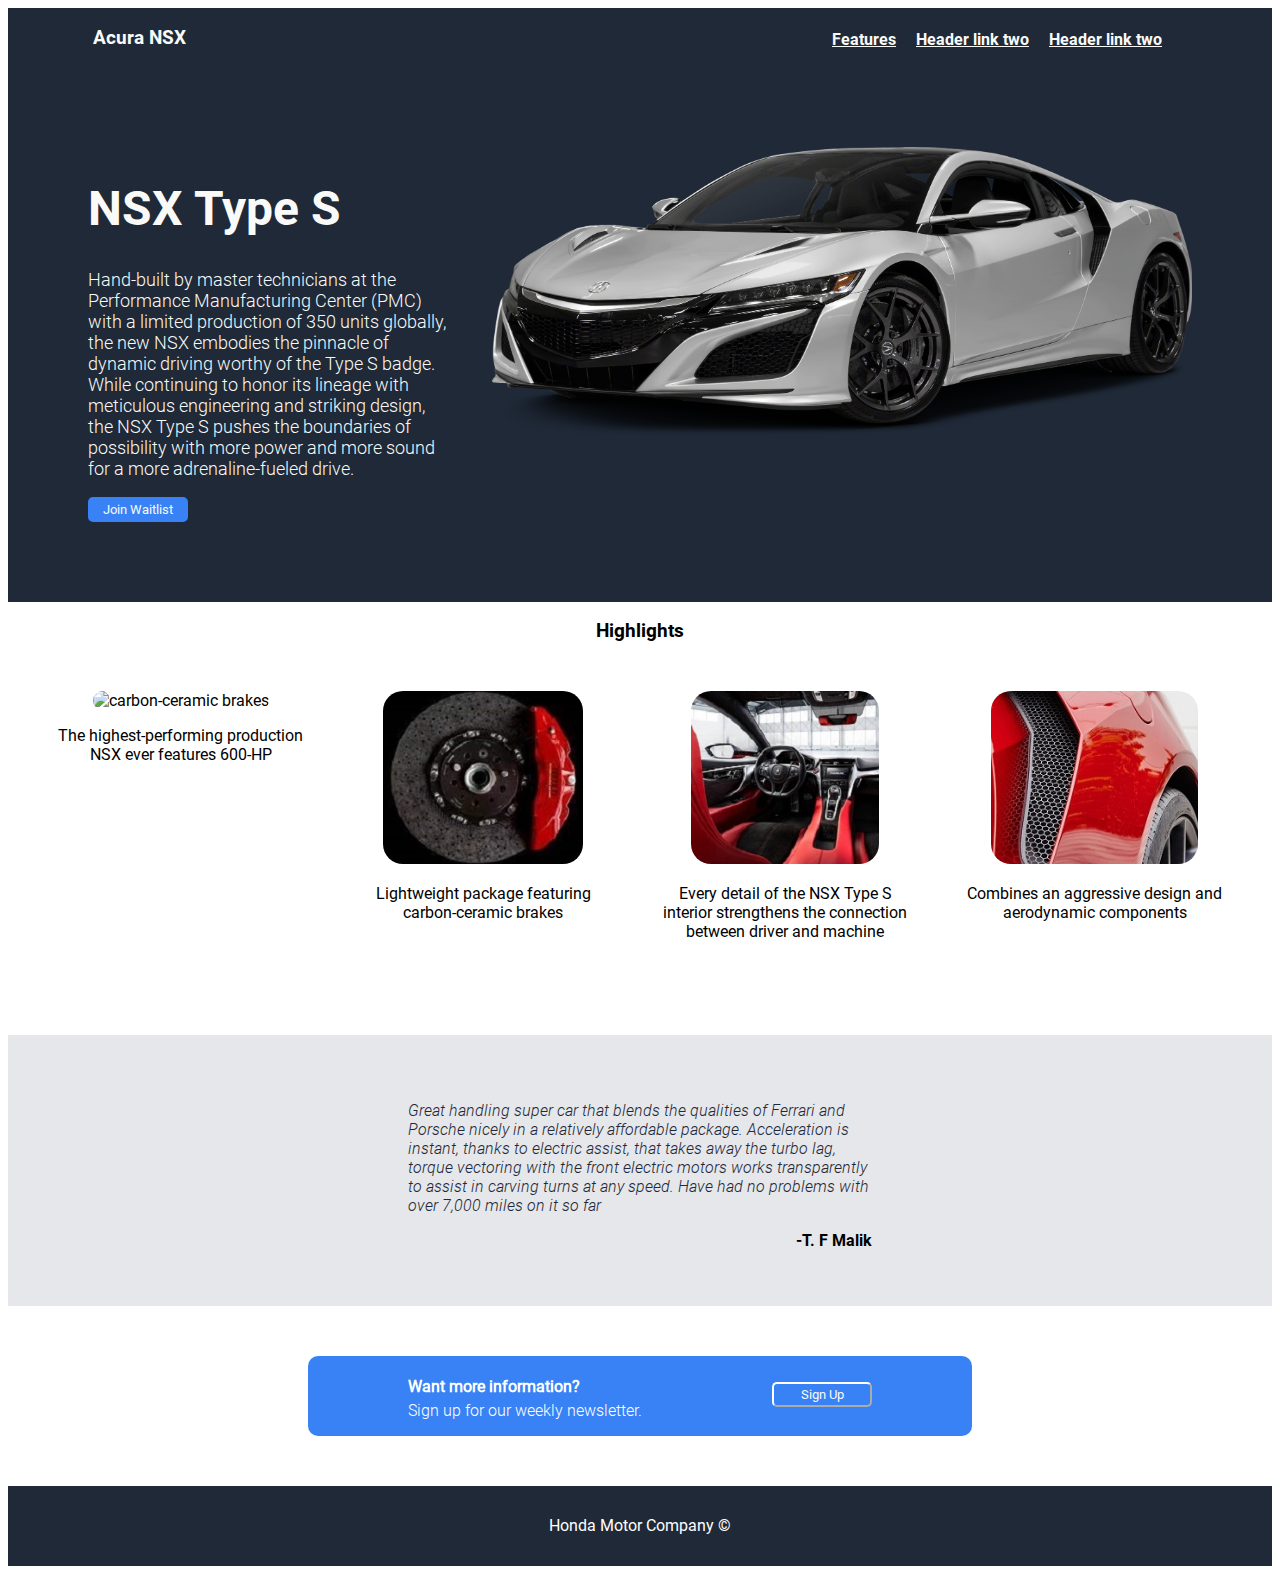
==== index.html @ aa09c184 "First commit" ====
<!DOCTYPE html>
<html lang="en">
<head>
    <meta charset="UTF-8">
    <meta http-equiv="X-UA-Compatible" content="IE=edge">
    <meta name="viewport" content="width=device-width, initial-scale=1.0">
    <link href="styles.css" rel="stylesheet"/>
    <title>CSS Project</title>
</head>
<body>

    <header>
        <div class="headertop">
            <h3>Acura NSX</h3>
            <div class=headerlinks>
                <a href="Features.html">Features</a>
                <a href="">Header link two</a>
                <a href="">Header link two</a>
            </div>
        </div>
        <div class=headercontent>
            <div>
                <h1>NSX Type S</h1>
                <p> Hand-built by master technicians at the Performance Manufacturing Center (PMC) with a limited production of 350 units 
                    globally, the new NSX embodies the pinnacle of dynamic driving worthy of the Type S badge. While continuing to honor 
                    its lineage with meticulous engineering and striking design, the NSX Type S pushes the boundaries of possibility with 
                    more power and more sound for a more adrenaline-fueled drive. 
                </p>
                <button>Join Waitlist</button>
            </div>
            <div>
                <img src="resources/headerimg.png" alt="This is a placeholder for an image">
            </div>
        </div>
    </header>

        <h3>Highlights</h3>
        <div class="row">
            <div class="column">
                <img src="resources/engine.jpg" alt="carbon-ceramic brakes">
                <p>The highest-performing production <br> NSX ever features 600-HP</p>
            </div>
            <div class="column">
                <img src="resources/brakes.jpg" alt="carbon-ceramic brakes">
                <p>Lightweight package featuring <br> carbon-ceramic brakes</p>
            </div>
            <div class="column">
                <img src="resources/interior.jpg" alt="carbon-ceramic brakes">
                <p>Every detail of the NSX Type S <br> interior strengthens the connection <br> between driver and machine</p>
            </div>
            <div class="column">
                <img src="resources/design.jpg" alt="carbon-ceramic brakes">
                <p>Combines an aggressive design and <br> aerodynamic components</p>
            </div>
        </div>
        <div class="quote">    
            <p class="quotetext">
                Great handling super car that blends the qualities of Ferrari and Porsche nicely in a relatively
                affordable package. Acceleration is instant, thanks to electric assist, that takes away the turbo lag, torque 
                vectoring with the front electric motors works transparently to assist in carving turns at any speed. 
                Have had no problems with over 7,000 miles on it so far
            </p>
            <p class="quotesource">-T. F Malik</p>
        </div>

        <div class="signup">
            <div class="signupinfo">
                <h4>Want more information?</h4>
                <p>Sign up for our weekly newsletter.</p>
            </div>
            <button>Sign Up</button> 
        </div>

        <footer>
            Honda Motor Company ©
        </footer>
</body>
</html>
---- styles.css ----
@font-face {
    font-family: 'Roboto-Regular';
    src: url(fonts/Roboto-Regular.ttf);
}

@font-face {
    font-family: 'Roboto-LightItalic';
    src: url(fonts/Roboto-LightItalic.ttf);
}

@font-face {
    font-family: 'Roboto-Bold';
    src: url(fonts/Roboto-Bold.ttf);
}

@font-face {
    font-family: 'Roboto-Light';
    src: url(fonts/Roboto-Light.ttf);
}

* {
    font-family: 'Roboto-Regular';
}
/* Header styles */
header {
    background-color: #1F2937;
}

.headertop {
    display: flex;
    flex-direction: row;
    justify-content: space-between;
    color: #F9FAF8;
    padding-left: 85px;
}

.headerlinks {
    display: flex;
    padding-top: 12px;
    padding-right: 100px;
    justify-content: flex-end;
}

.headerlinks a {
    padding: 10px;
    color: #F9FAF8
}

.headercontent {
    display: flex;
    padding: 80px;
    justify-content: space-between;
    color: #F9FAF8;
}

.headercontent p {
    font-family: 'Roboto-Light';
    font-size: 18px;
}

.headercontent h1 {
    font-family: 'Roboto-Bold';
    font-size: 48px;
}

.headercontent img {
    height: auto;
    width: 700px;
    padding-left: 40px;
}

.headercontent button {
    border: none;
    border-radius: 5px;
    background-color: #3882F6;
    color: #F9FAF8;
    width: 100px;
    height: 25px;
}

/* Highlights section styles */

.column {
    float: left;
    padding: 30px;
    display: table-cell; 
    vertical-align: middle; 
    text-align: center;
  }
  
.column img {
    border: none;
    border-radius: 20px;
    height: 55%;
    width: auto;
}

h3 {
    text-align: center;
    size: 36px;
    font-family: 'Roboto-Bold';
}

.row {
    display: flex;
    justify-content: center;
  }

/* Quote section styles */

.quote {
    padding-bottom: 40px;
    padding-top: 50px;
    padding-left: 400px;
    padding-right: 400px;
    margin-bottom: 50px;
    background-color: #E5E7EB;
}

.quotetext {
    size: 36px;
    font-family: 'Roboto-LightItalic';
    color: #1F2937;
    float: left;
}

.quotesource {
    font-family: "Roboto-Bold";
    text-align: right;
}

/*Signup section styles*/

.signup {
    display: flex;
    justify-content: space-between;
    background-color: #3882F6;
    margin-right: 300px;
    margin-left: 300px;
    margin-bottom: 50px;
    border-radius: 10px;
}

.signupinfo {
    padding-left: 100px;
    color: white;
}

.signupinfo p{
    font-family: 'Roboto-Light';
    margin-top: -17px;
    color: white;
}

.signup button {
    border-color: white;
    border-radius: 5px;
    background-color: #3882F6;
    color: #F9FAF8;
    width: 100px;
    height: 25px;
    margin-right: 100px;
    margin-top: 26px;
}

/* Features page styles */

a {
    padding-top: 22px;
    color: white;
    text-decoration: underline;
    text-align: center;
    size: 36px;
    font-family: 'Roboto-Bold';
}

.featuresContainer {
    display: flex;
    align-items: center;
    justify-content: center;
  }
  
  .featuresPic {
    width: 46%;
    box-shadow: 0 8px 16px 0 rgba(0,0,0,0.2), 0 6px 20px 0 rgba(0,0,0,0.19);
    margin-top: 20px;
    margin-bottom: 20px;
  }
  
  .featuresText {
      margin-left: 30px;
      text-decoration: none;
      font-size: 20px;
  }
  
  .backgroundContainer {
    background-color: #E5E7EB;
  }

/* Footer styles */

footer {
    text-align: center;
    padding-top: 30px;
    color: white;
    background-color: #1F2937;
    width: auto;
    height: 50px;
}
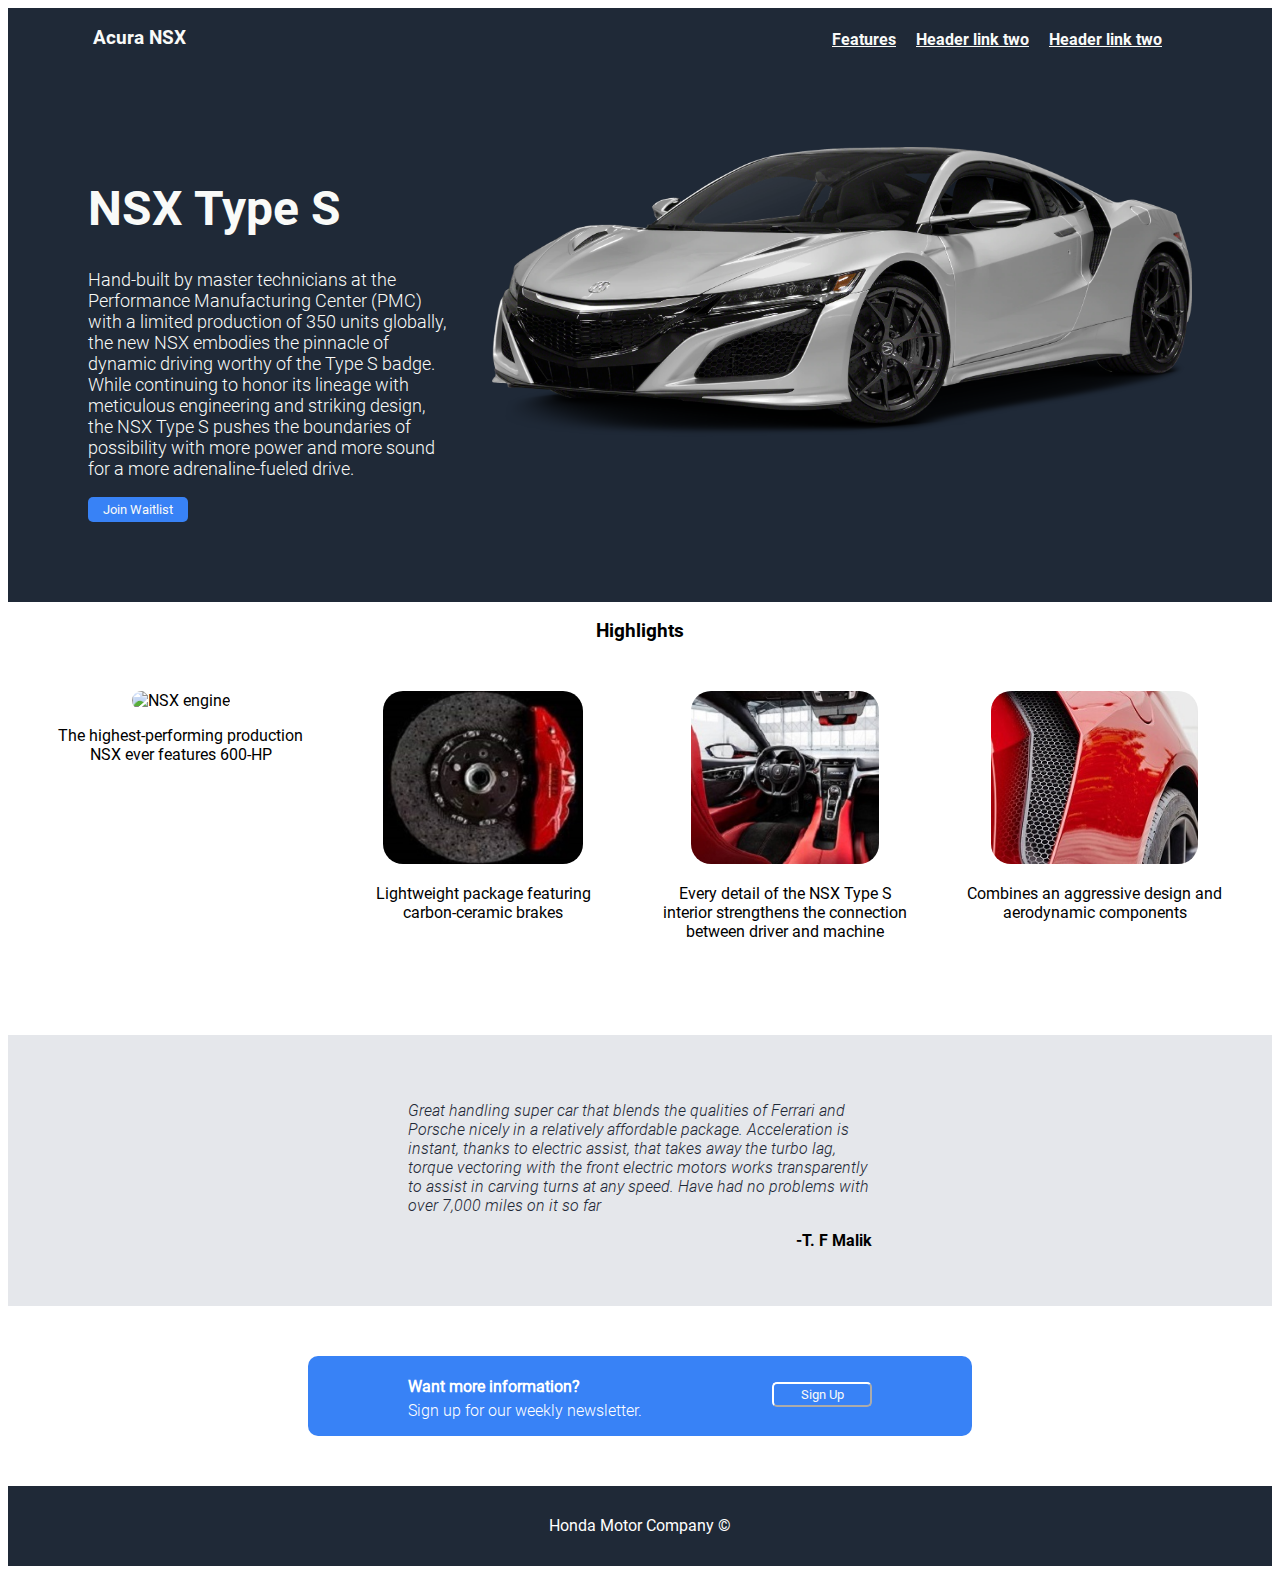
==== commit b6455255: "Fixed for github" ====
--- a/index.html
+++ b/index.html
@@ -13,7 +13,7 @@
         <div class="headertop">
             <h3>Acura NSX</h3>
             <div class=headerlinks>
-                <a href="Features.html">Features</a>
+                <a href="./features.html">Features</a>
                 <a href="">Header link two</a>
                 <a href="">Header link two</a>
             </div>
@@ -37,7 +37,7 @@
         <h3>Highlights</h3>
         <div class="row">
             <div class="column">
-                <img src="resources/engine.jpg" alt="carbon-ceramic brakes">
+                <img src="resources/engine.jpg" alt="NSX engine">
                 <p>The highest-performing production <br> NSX ever features 600-HP</p>
             </div>
             <div class="column">
@@ -45,11 +45,11 @@
                 <p>Lightweight package featuring <br> carbon-ceramic brakes</p>
             </div>
             <div class="column">
-                <img src="resources/interior.jpg" alt="carbon-ceramic brakes">
+                <img src="resources/interior.jpg" alt="NSX interior">
                 <p>Every detail of the NSX Type S <br> interior strengthens the connection <br> between driver and machine</p>
             </div>
             <div class="column">
-                <img src="resources/design.jpg" alt="carbon-ceramic brakes">
+                <img src="resources/design.jpg" alt="NSX design">
                 <p>Combines an aggressive design and <br> aerodynamic components</p>
             </div>
         </div>
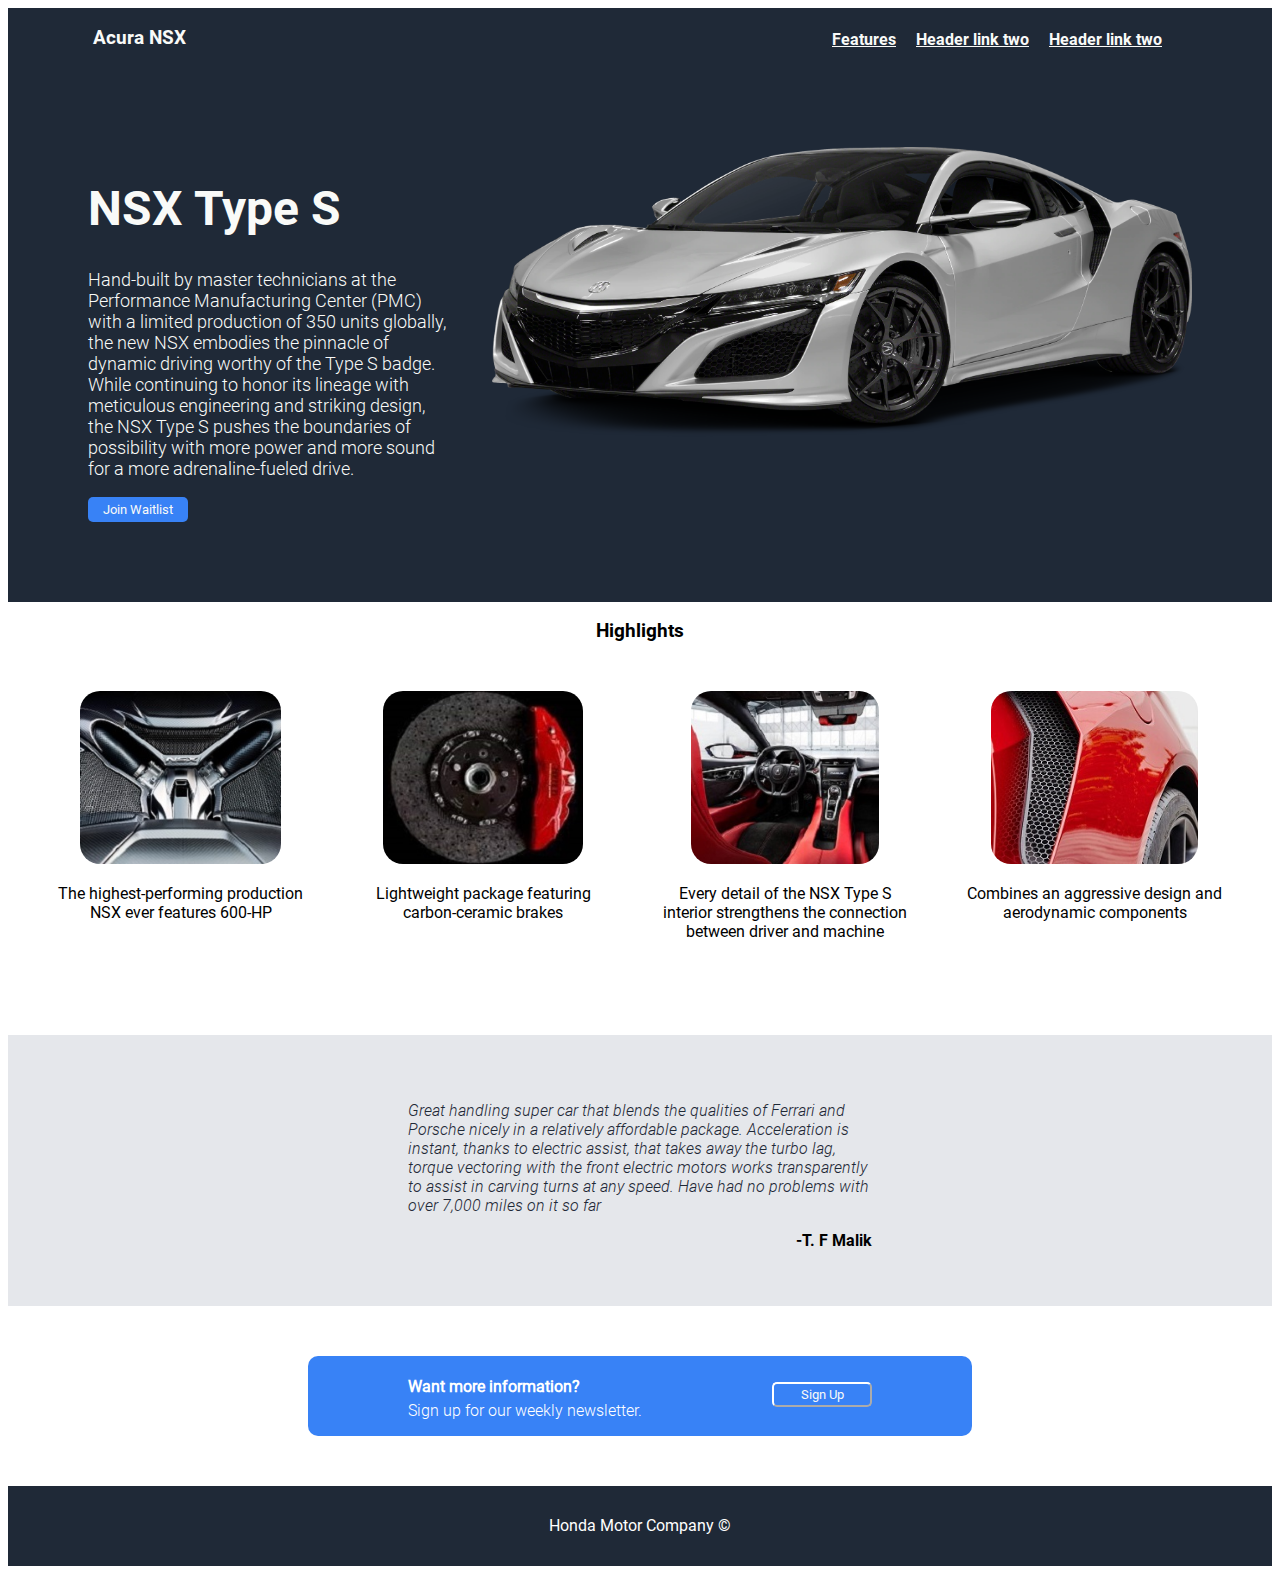
==== commit 1842cc50: "Update for github pages" ====
--- a/index.html
+++ b/index.html
@@ -37,7 +37,7 @@
         <h3>Highlights</h3>
         <div class="row">
             <div class="column">
-                <img src="resources/engine.jpg" alt="NSX engine">
+                <img src="resources/Engine.jpg" alt="NSX engine">
                 <p>The highest-performing production <br> NSX ever features 600-HP</p>
             </div>
             <div class="column">
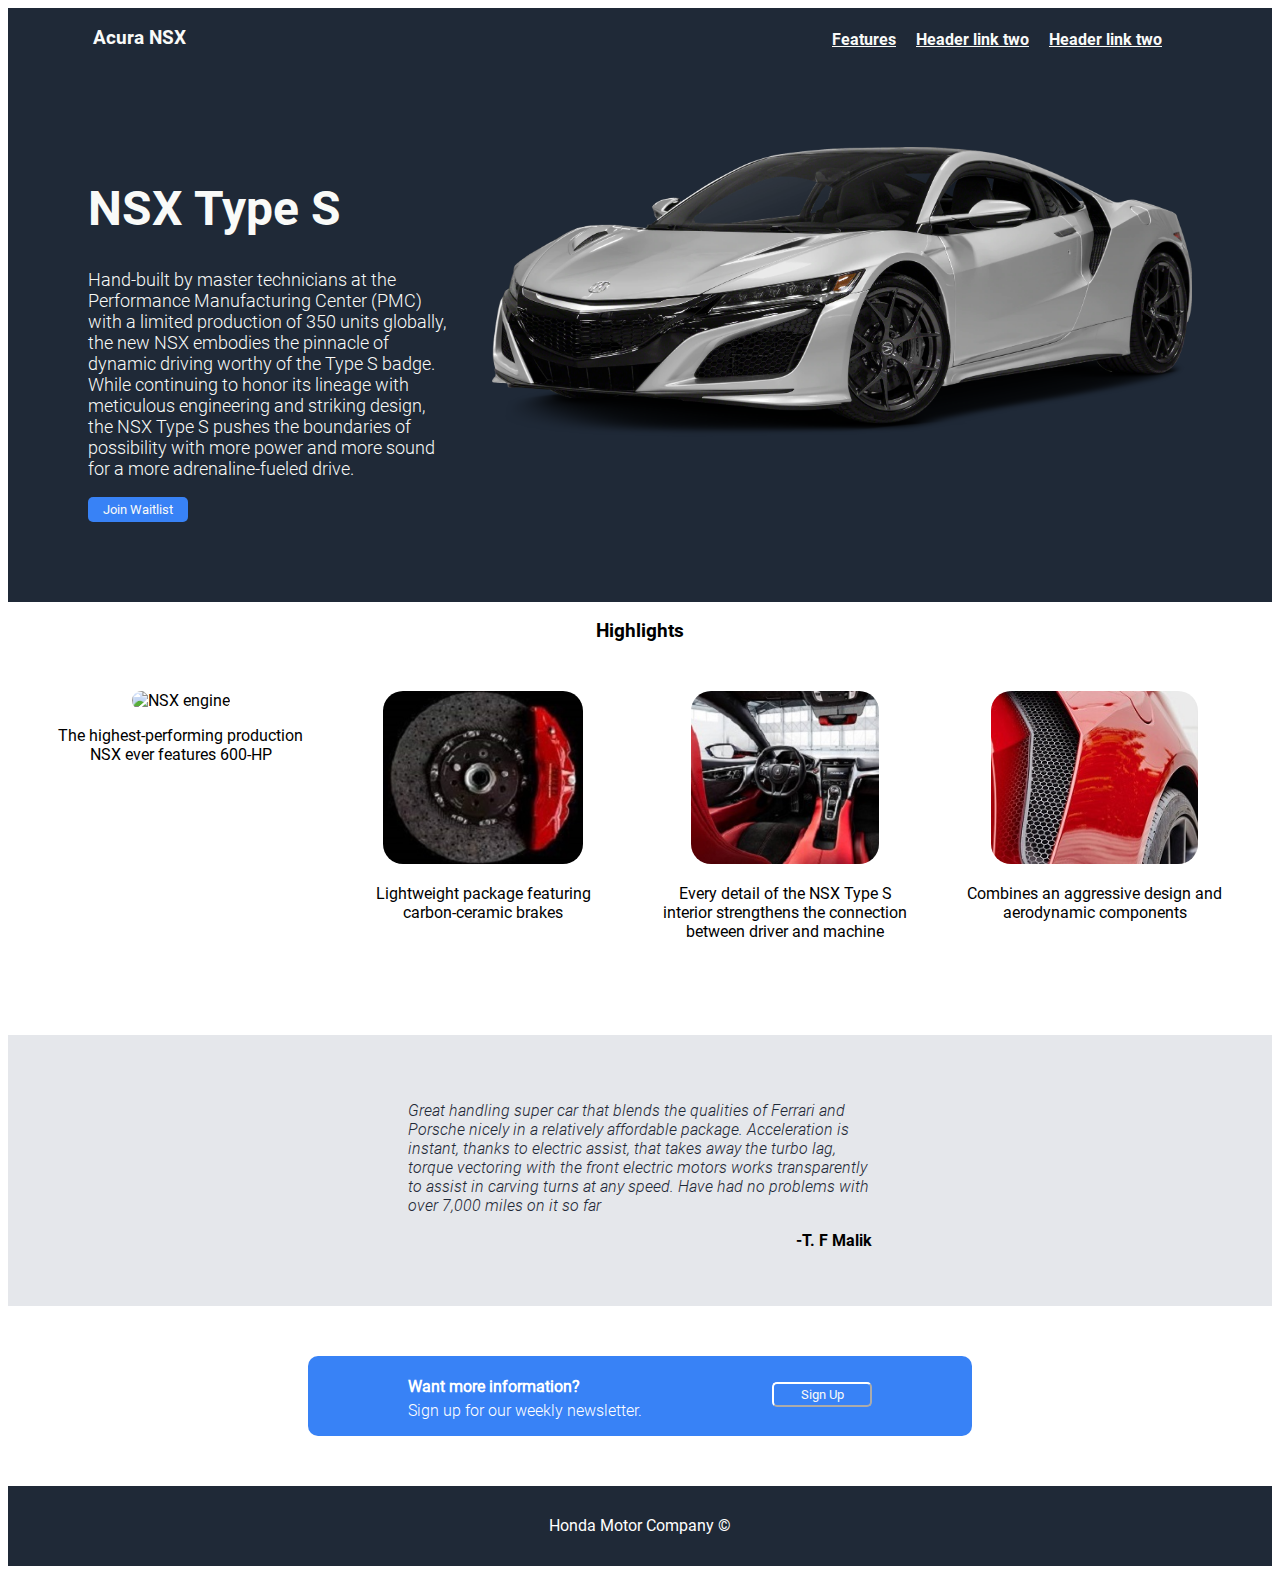
==== commit b8e93271: "Update index.html" ====
--- a/index.html
+++ b/index.html
@@ -37,7 +37,7 @@
         <h3>Highlights</h3>
         <div class="row">
             <div class="column">
-                <img src="resources/Engine.jpg" alt="NSX engine">
+                <img src="resources/engine.jpg" alt="NSX engine">
                 <p>The highest-performing production <br> NSX ever features 600-HP</p>
             </div>
             <div class="column">
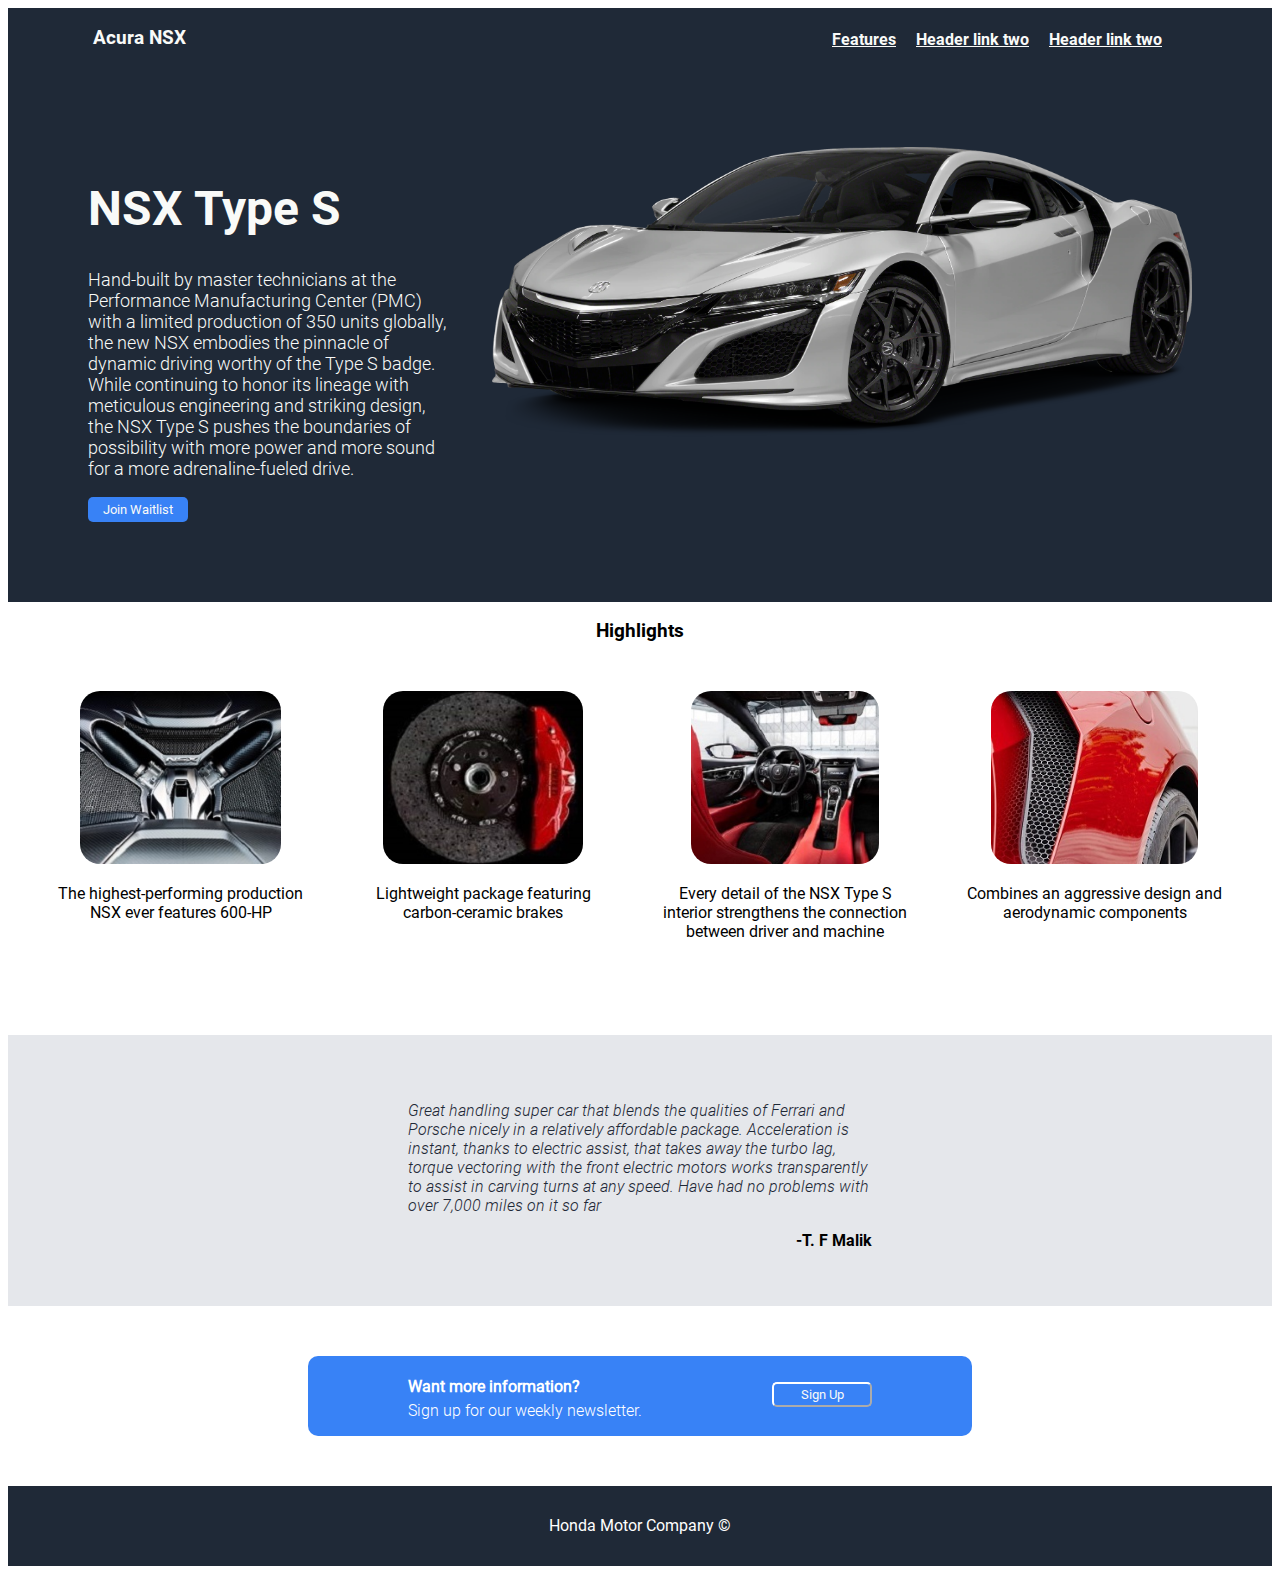
==== commit edffa925: "Update for github pages" ====
--- a/index.html
+++ b/index.html
@@ -37,7 +37,7 @@
         <h3>Highlights</h3>
         <div class="row">
             <div class="column">
-                <img src="resources/engine.jpg" alt="NSX engine">
+                <img src="resources/Engine.jpg" alt="NSX engine">
                 <p>The highest-performing production <br> NSX ever features 600-HP</p>
             </div>
             <div class="column">
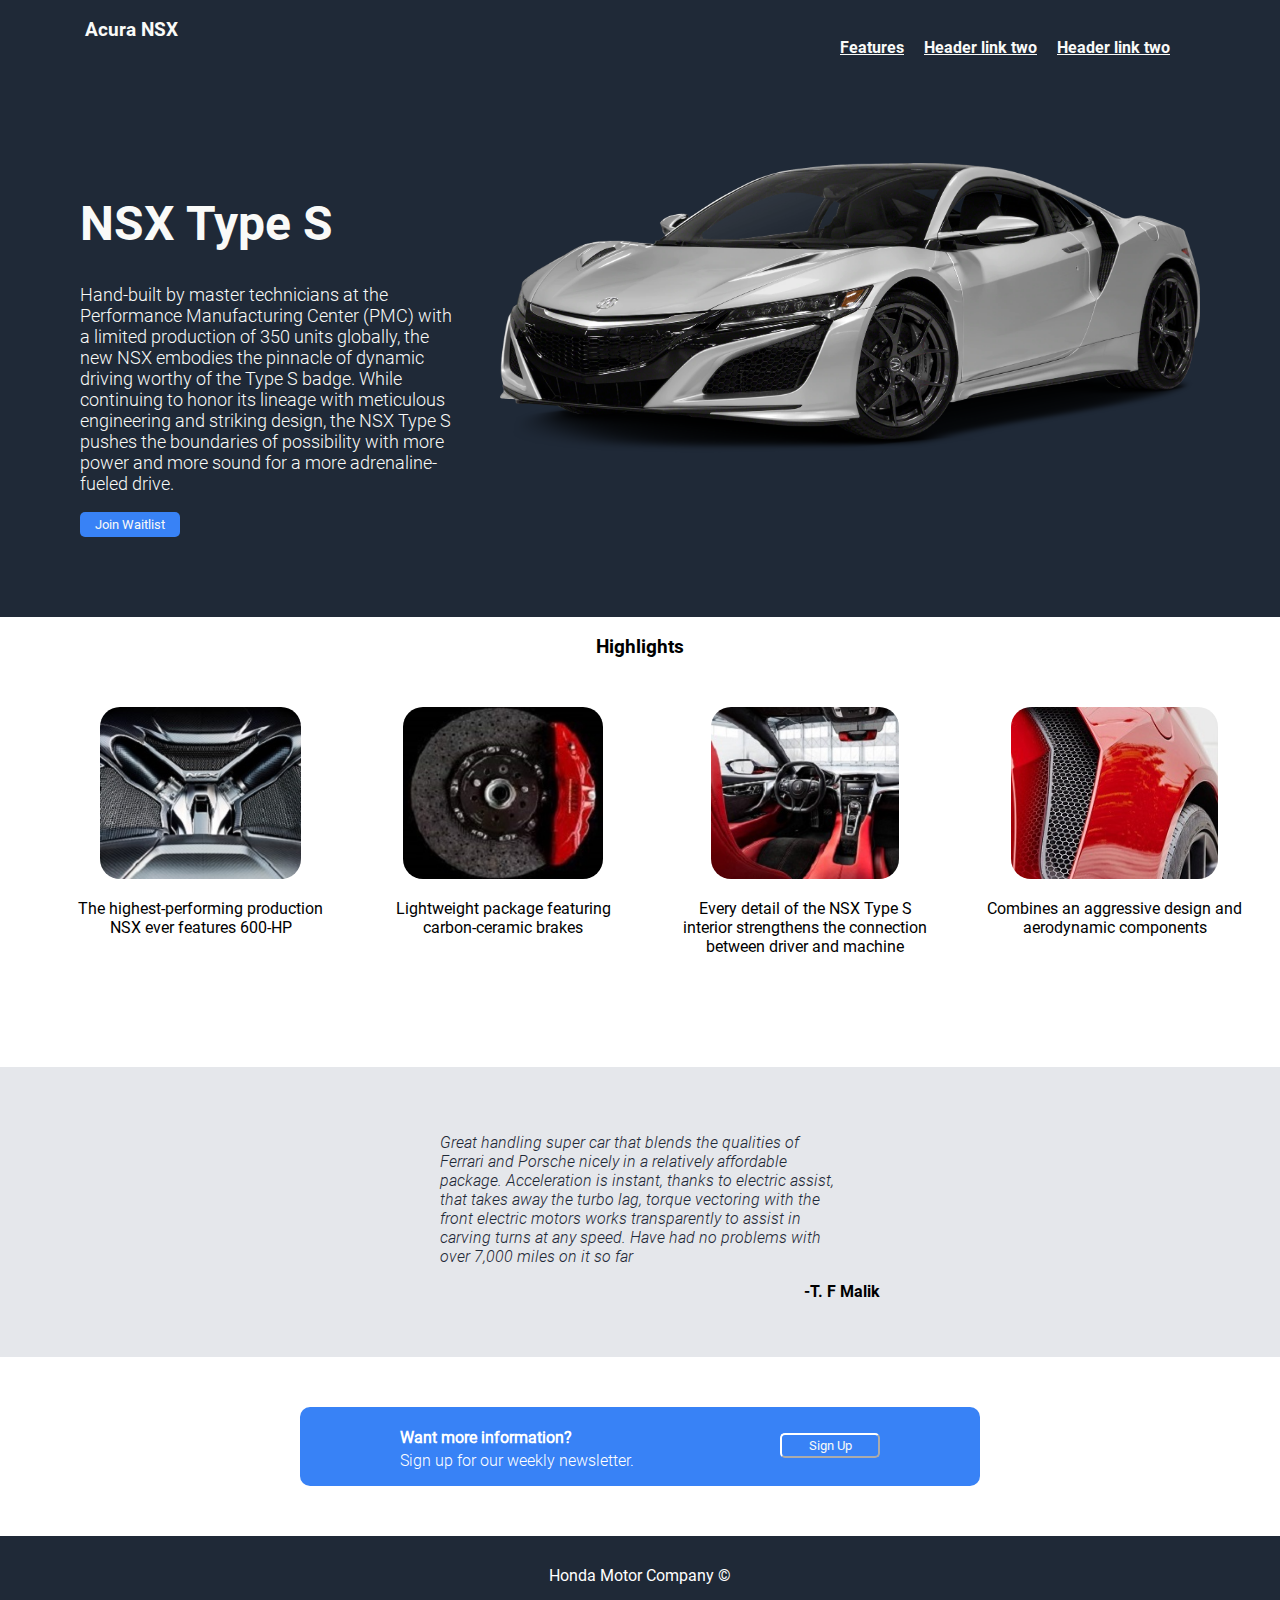
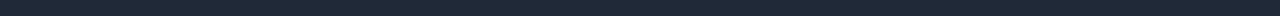
==== commit 302dc5ca: "Created more semantic value" ====
--- a/index.html
+++ b/index.html
@@ -10,15 +10,15 @@
 <body>
 
     <header>
-        <div class="headertop">
+        <nav>
             <h3>Acura NSX</h3>
-            <div class=headerlinks>
+            <menu>
                 <a href="./features.html">Features</a>
                 <a href="">Header link two</a>
                 <a href="">Header link two</a>
-            </div>
-        </div>
-        <div class=headercontent>
+            </menu>
+        </nav>
+        <section class="headercontent">
             <div>
                 <h1>NSX Type S</h1>
                 <p> Hand-built by master technicians at the Performance Manufacturing Center (PMC) with a limited production of 350 units 
@@ -29,50 +29,49 @@
                 <button>Join Waitlist</button>
             </div>
             <div>
-                <img src="resources/headerimg.png" alt="This is a placeholder for an image">
+                <img src="resources/headerimg.png" alt="The Acura NSX">
             </div>
+        </section>
+    </header>
+    <h3>Highlights</h3>
+    <ul class="row">
+        <li class="column">
+            <img src="resources/Engine.jpg" alt="NSX engine">
+            <p>The highest-performing production <br> NSX ever features 600-HP</p>
+        </li>
+        <li class="column">
+            <img src="resources/brakes.jpg" alt="carbon-ceramic brakes">
+            <p>Lightweight package featuring <br> carbon-ceramic brakes</p>
+        </li>
+        <li class="column">
+            <img src="resources/interior.jpg" alt="NSX interior">
+            <p>Every detail of the NSX Type S <br> interior strengthens the connection <br> between driver and machine</p>
+        </li>
+        <li class="column">
+            <img src="resources/design.jpg" alt="NSX design">
+            <p>Combines an aggressive design and <br> aerodynamic components</p>
+        </li>
+    </ul>
+    <section class="quote">    
+        <blockquote>
+            Great handling super car that blends the qualities of Ferrari and Porsche nicely in a relatively
+            affordable package. Acceleration is instant, thanks to electric assist, that takes away the turbo lag, torque 
+            vectoring with the front electric motors works transparently to assist in carving turns at any speed. 
+            Have had no problems with over 7,000 miles on it so far
+        </blockquote>
+        <p class="quotesource">-T. F Malik</p>
+    </section>
+
+    <section class="signup">
+        <div class="signupinfo">
+            <h4>Want more information?</h4>
+            <p>Sign up for our weekly newsletter.</p>
         </div>
-    </header>
+        <button>Sign Up</button> 
+    </section>
 
-        <h3>Highlights</h3>
-        <div class="row">
-            <div class="column">
-                <img src="resources/Engine.jpg" alt="NSX engine">
-                <p>The highest-performing production <br> NSX ever features 600-HP</p>
-            </div>
-            <div class="column">
-                <img src="resources/brakes.jpg" alt="carbon-ceramic brakes">
-                <p>Lightweight package featuring <br> carbon-ceramic brakes</p>
-            </div>
-            <div class="column">
-                <img src="resources/interior.jpg" alt="NSX interior">
-                <p>Every detail of the NSX Type S <br> interior strengthens the connection <br> between driver and machine</p>
-            </div>
-            <div class="column">
-                <img src="resources/design.jpg" alt="NSX design">
-                <p>Combines an aggressive design and <br> aerodynamic components</p>
-            </div>
-        </div>
-        <div class="quote">    
-            <p class="quotetext">
-                Great handling super car that blends the qualities of Ferrari and Porsche nicely in a relatively
-                affordable package. Acceleration is instant, thanks to electric assist, that takes away the turbo lag, torque 
-                vectoring with the front electric motors works transparently to assist in carving turns at any speed. 
-                Have had no problems with over 7,000 miles on it so far
-            </p>
-            <p class="quotesource">-T. F Malik</p>
-        </div>
-
-        <div class="signup">
-            <div class="signupinfo">
-                <h4>Want more information?</h4>
-                <p>Sign up for our weekly newsletter.</p>
-            </div>
-            <button>Sign Up</button> 
-        </div>
-
-        <footer>
-            Honda Motor Company ©
-        </footer>
+    <footer>
+        Honda Motor Company ©
+    </footer>
 </body>
 </html>--- a/styles.css
+++ b/styles.css
@@ -26,7 +26,7 @@
     background-color: #1F2937;
 }
 
-.headertop {
+nav {
     display: flex;
     flex-direction: row;
     justify-content: space-between;
@@ -34,14 +34,14 @@
     padding-left: 85px;
 }
 
-.headerlinks {
+menu {
     display: flex;
     padding-top: 12px;
     padding-right: 100px;
     justify-content: flex-end;
 }
 
-.headerlinks a {
+menu a {
     padding: 10px;
     color: #F9FAF8
 }
@@ -79,6 +79,10 @@
 }
 
 /* Highlights section styles */
+
+body {
+    margin: 0px;
+}
 
 .column {
     float: left;
@@ -117,7 +121,7 @@
     background-color: #E5E7EB;
 }
 
-.quotetext {
+blockquote {
     size: 36px;
     font-family: 'Roboto-LightItalic';
     color: #1F2937;
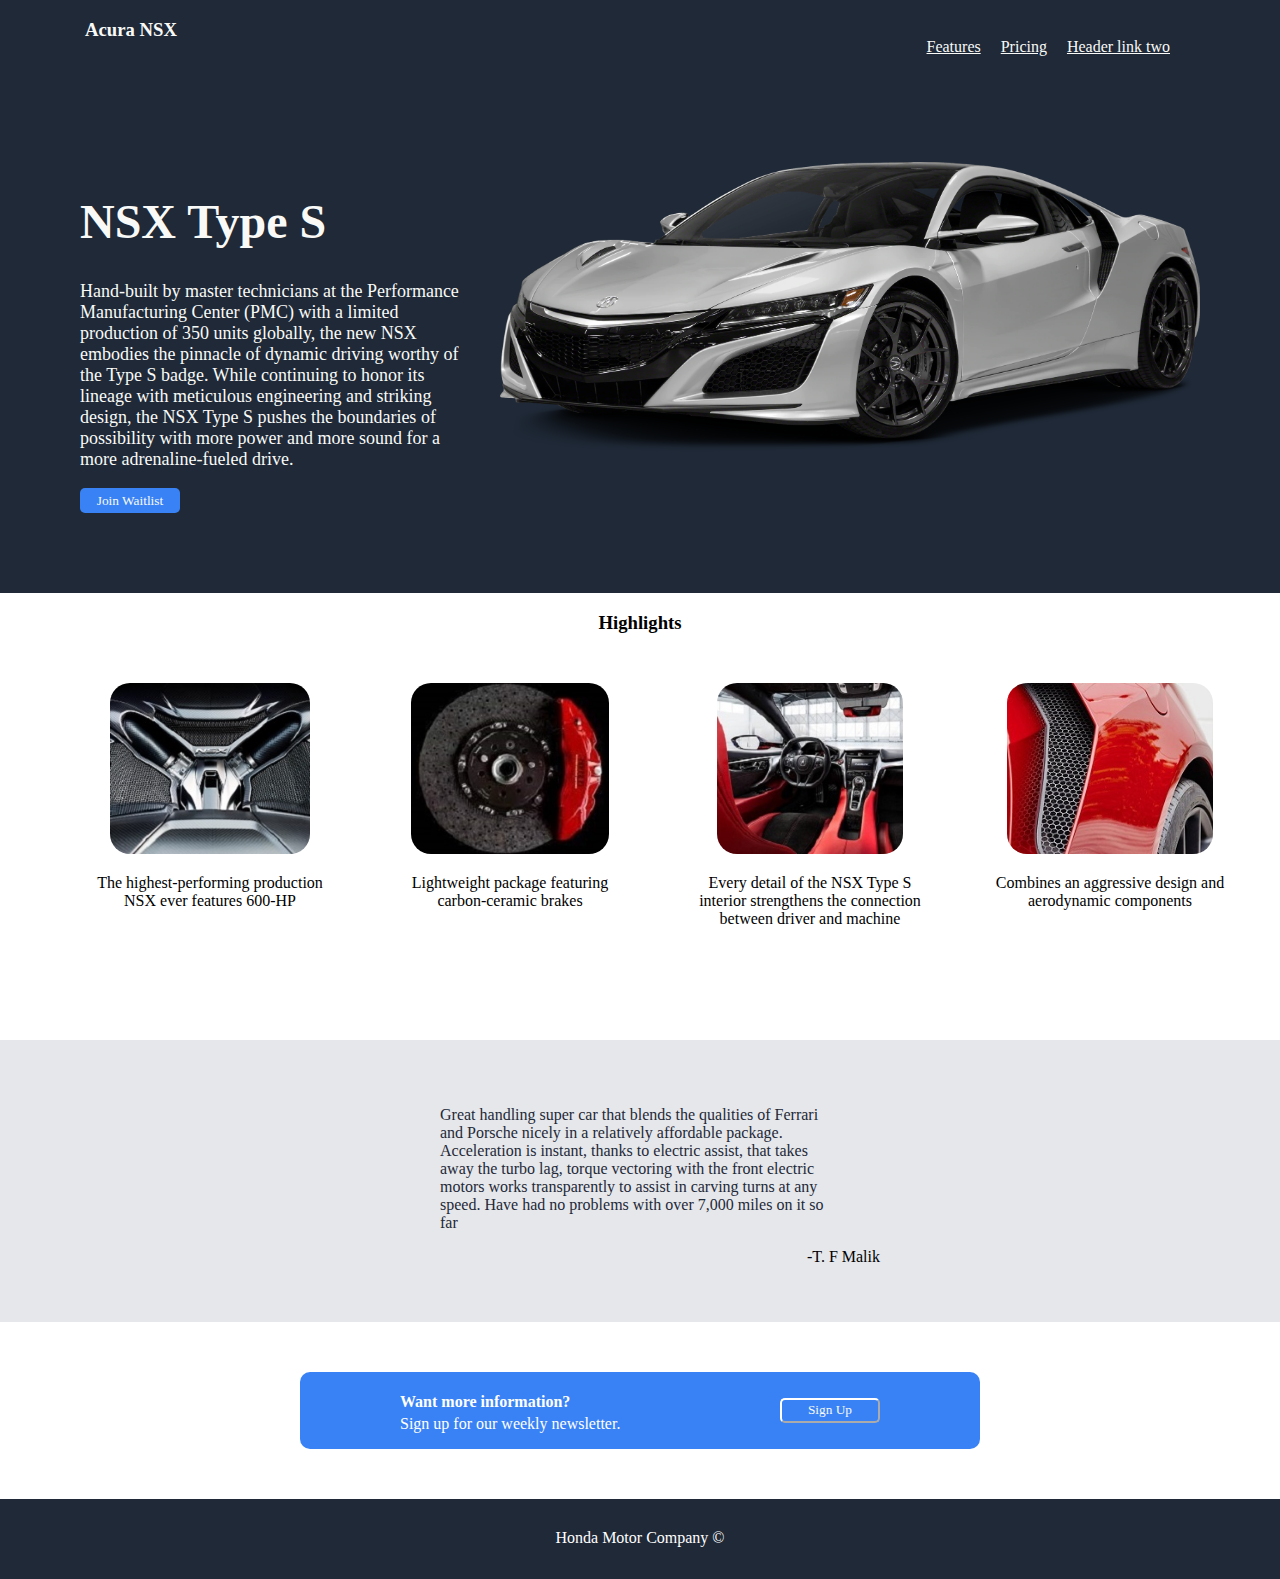
==== commit d80a8f5e: "Updated files" ====
--- a/index.html
+++ b/index.html
@@ -4,7 +4,7 @@
     <meta charset="UTF-8">
     <meta http-equiv="X-UA-Compatible" content="IE=edge">
     <meta name="viewport" content="width=device-width, initial-scale=1.0">
-    <link href="styles.css" rel="stylesheet"/>
+    <link href="./styling/styles.css" rel="stylesheet"/>
     <title>CSS Project</title>
 </head>
 <body>
@@ -13,8 +13,8 @@
         <nav>
             <h3>Acura NSX</h3>
             <menu>
-                <a href="./features.html">Features</a>
-                <a href="">Header link two</a>
+                <a href="./pages/features.html">Features</a>
+                <a href="./pages/pricing.html">Pricing</a>
                 <a href="">Header link two</a>
             </menu>
         </nav>
@@ -29,7 +29,7 @@
                 <button>Join Waitlist</button>
             </div>
             <div>
-                <img src="resources/headerimg.png" alt="The Acura NSX">
+                <img src="./resources/headerimg.png" alt="The Acura NSX">
             </div>
         </section>
     </header>
--- a/styling/styles.css
+++ b/styling/styles.css
@@ -0,0 +1,213 @@
+@font-face {
+    font-family: 'Roboto-Regular';
+    src: url(fonts/Roboto-Regular.ttf);
+}
+
+@font-face {
+    font-family: 'Roboto-LightItalic';
+    src: url(fonts/Roboto-LightItalic.ttf);
+}
+
+@font-face {
+    font-family: 'Roboto-Bold';
+    src: url(fonts/Roboto-Bold.ttf);
+}
+
+@font-face {
+    font-family: 'Roboto-Light';
+    src: url(fonts/Roboto-Light.ttf);
+}
+
+* {
+    font-family: 'Roboto-Regular';
+}
+/* Header styles */
+header {
+    background-color: #1F2937;
+}
+
+nav {
+    display: flex;
+    flex-direction: row;
+    justify-content: space-between;
+    color: #F9FAF8;
+    padding-left: 85px;
+}
+
+menu {
+    display: flex;
+    padding-top: 12px;
+    padding-right: 100px;
+    justify-content: flex-end;
+}
+
+menu a {
+    padding: 10px;
+    color: #F9FAF8
+}
+
+.headercontent {
+    display: flex;
+    padding: 80px;
+    justify-content: space-between;
+    color: #F9FAF8;
+}
+
+.headercontent p {
+    font-family: 'Roboto-Light';
+    font-size: 18px;
+}
+
+.headercontent h1 {
+    font-family: 'Roboto-Bold';
+    font-size: 48px;
+}
+
+.headercontent img {
+    height: auto;
+    width: 700px;
+    padding-left: 40px;
+}
+
+.headercontent button {
+    border: none;
+    border-radius: 5px;
+    background-color: #3882F6;
+    color: #F9FAF8;
+    width: 100px;
+    height: 25px;
+}
+
+/* Highlights section styles */
+
+body {
+    margin: 0px;
+}
+
+.column {
+    float: left;
+    padding: 30px;
+    display: table-cell; 
+    vertical-align: middle; 
+    text-align: center;
+  }
+  
+.column img {
+    border: none;
+    border-radius: 20px;
+    height: 55%;
+    width: auto;
+}
+
+h3 {
+    text-align: center;
+    size: 36px;
+    font-family: 'Roboto-Bold';
+}
+
+.row {
+    display: flex;
+    justify-content: center;
+  }
+
+/* Quote section styles */
+
+.quote {
+    padding-bottom: 40px;
+    padding-top: 50px;
+    padding-left: 400px;
+    padding-right: 400px;
+    margin-bottom: 50px;
+    background-color: #E5E7EB;
+}
+
+blockquote {
+    size: 36px;
+    font-family: 'Roboto-LightItalic';
+    color: #1F2937;
+    float: left;
+}
+
+.quotesource {
+    font-family: "Roboto-Bold";
+    text-align: right;
+}
+
+/*Signup section styles*/
+
+.signup {
+    display: flex;
+    justify-content: space-between;
+    background-color: #3882F6;
+    margin-right: 300px;
+    margin-left: 300px;
+    margin-bottom: 50px;
+    border-radius: 10px;
+}
+
+.signupinfo {
+    padding-left: 100px;
+    color: white;
+}
+
+.signupinfo p{
+    font-family: 'Roboto-Light';
+    margin-top: -17px;
+    color: white;
+}
+
+.signup button {
+    border-color: white;
+    border-radius: 5px;
+    background-color: #3882F6;
+    color: #F9FAF8;
+    width: 100px;
+    height: 25px;
+    margin-right: 100px;
+    margin-top: 26px;
+}
+
+/* Features page styles */
+
+a {
+    padding-top: 22px;
+    color: white;
+    text-decoration: underline;
+    text-align: center;
+    size: 36px;
+    font-family: 'Roboto-Bold';
+}
+
+.featuresContainer {
+    display: flex;
+    align-items: center;
+    justify-content: center;
+  }
+  
+  .featuresPic {
+    width: 46%;
+    box-shadow: 0 8px 16px 0 rgba(0,0,0,0.2), 0 6px 20px 0 rgba(0,0,0,0.19);
+    margin-top: 20px;
+    margin-bottom: 20px;
+  }
+  
+  .featuresText {
+      margin-left: 30px;
+      text-decoration: none;
+      font-size: 20px;
+  }
+  
+  .backgroundContainer {
+    background-color: #E5E7EB;
+  }
+
+/* Footer styles */
+
+footer {
+    text-align: center;
+    padding-top: 30px;
+    color: white;
+    background-color: #1F2937;
+    width: auto;
+    height: 50px;
+}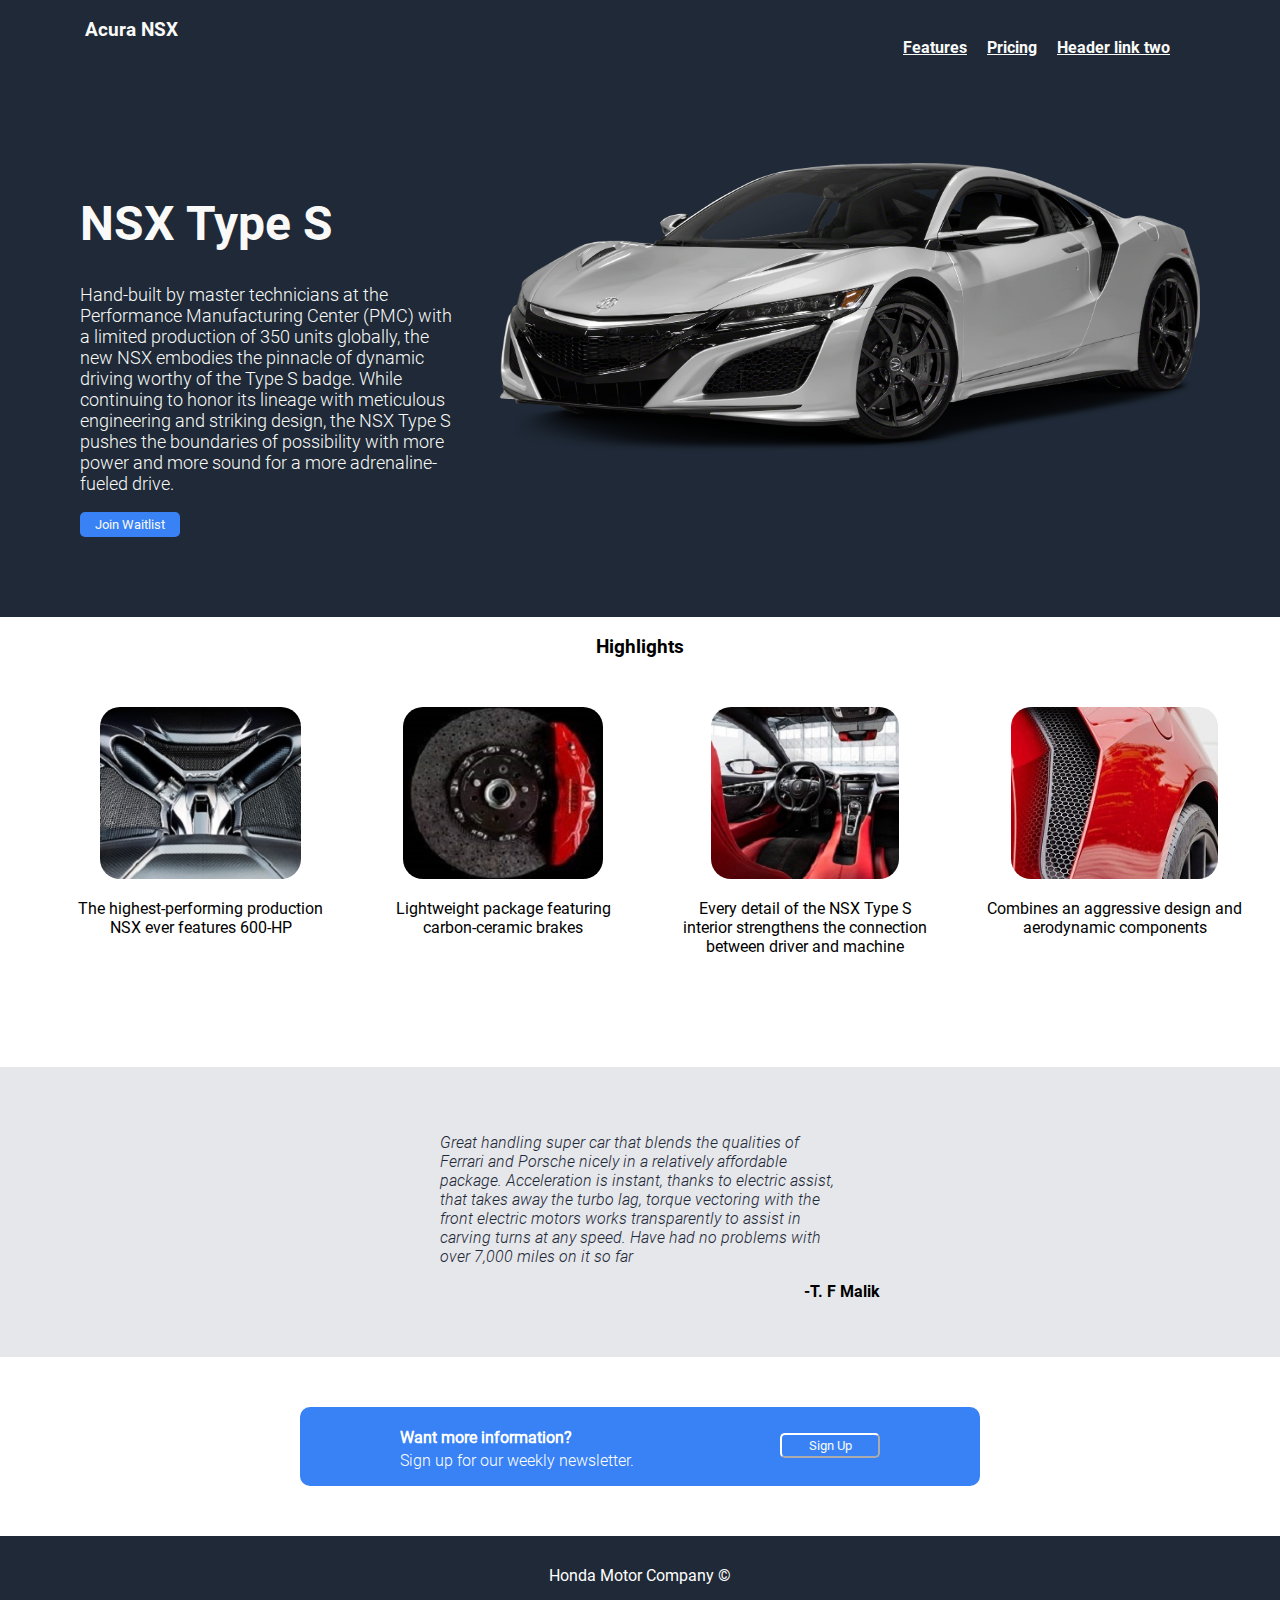
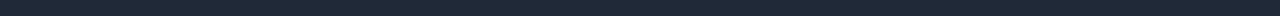
==== commit ccd9fc93: "Changed font" ====
--- a/index.html
+++ b/index.html
@@ -5,7 +5,7 @@
     <meta http-equiv="X-UA-Compatible" content="IE=edge">
     <meta name="viewport" content="width=device-width, initial-scale=1.0">
     <link href="./styling/styles.css" rel="stylesheet"/>
-    <title>CSS Project</title>
+    <title>Acura NSX</title>
 </head>
 <body>
 
--- a/styling/styles.css
+++ b/styling/styles.css
@@ -1,21 +1,21 @@
 @font-face {
     font-family: 'Roboto-Regular';
-    src: url(fonts/Roboto-Regular.ttf);
+    src: url(../fonts/Roboto-Regular.ttf);
 }
 
 @font-face {
     font-family: 'Roboto-LightItalic';
-    src: url(fonts/Roboto-LightItalic.ttf);
-}
-
-@font-face {
-    font-family: 'Roboto-Bold';
-    src: url(fonts/Roboto-Bold.ttf);
+    src: url(../fonts/Roboto-LightItalic.ttf);
+}
+
+@font-face {
+    font-family: 'Roboto-Bold';
+    src: url(../fonts/Roboto-Bold.ttf);
 }
 
 @font-face {
     font-family: 'Roboto-Light';
-    src: url(fonts/Roboto-Light.ttf);
+    src: url(../fonts/Roboto-Light.ttf);
 }
 
 * {
